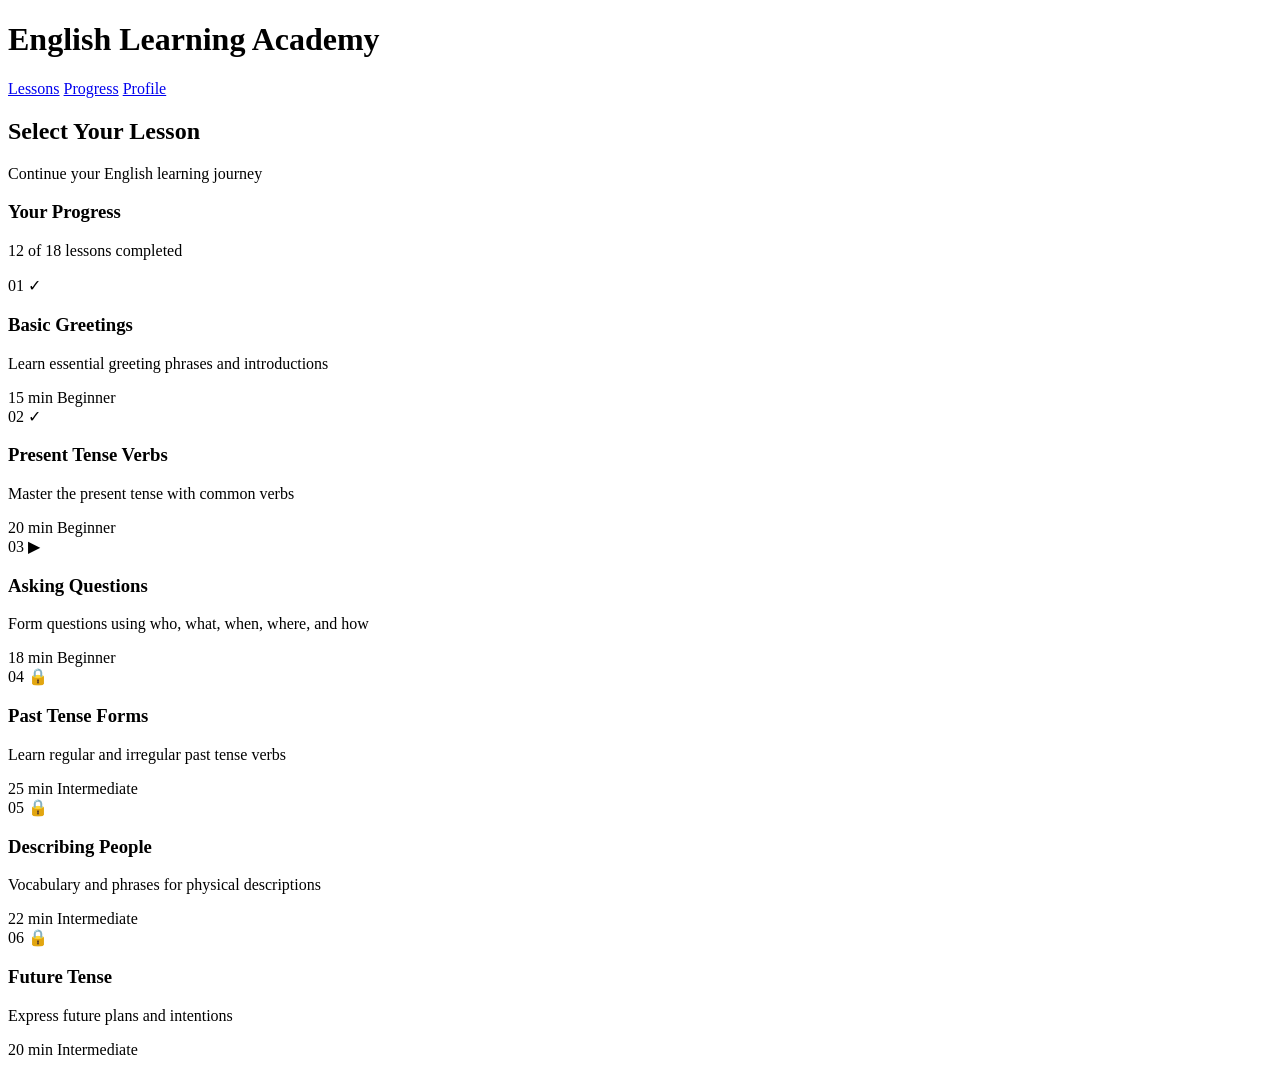
==== index.html @ 62c0a135 "AI BASE no refinement yet" ====
<!DOCTYPE html>
<html lang="en">
<head>
    <meta charset="UTF-8">
    <meta name="viewport" content="width=device-width, initial-scale=1.0">
    <title>Document</title>
</head>
<body>
    <header class="header">
        <div class="container">
            <div class="logo">
                <h1>English Learning Academy</h1>
            </div>
            <nav class="nav">
                <a href="#" class="nav-link active">Lessons</a>
                <a href="#" class="nav-link">Progress</a>
                <a href="#" class="nav-link">Profile</a>
            </nav>
        </div>
    </header>

    <main class="main">
        <div class="container">
            <div class="page-header">
                <h2>Select Your Lesson</h2>
                <p>Continue your English learning journey</p>
            </div>

            <div class="progress-overview">
                <div class="progress-card">
                    <h3>Your Progress</h3>
                    <div class="progress-bar">
                        <div class="progress-fill" style="width: 65%"></div>
                    </div>
                    <p>12 of 18 lessons completed</p>
                </div>
            </div>

            <div class="lessons-grid">
                <div class="lesson-card completed">
                    <div class="lesson-header">
                        <span class="lesson-number">01</span>
                        <span class="lesson-status">✓</span>
                    </div>
                    <h3>Basic Greetings</h3>
                    <p>Learn essential greeting phrases and introductions</p>
                    <div class="lesson-meta">
                        <span class="duration">15 min</span>
                        <span class="difficulty">Beginner</span>
                    </div>
                </div>

                <div class="lesson-card completed">
                    <div class="lesson-header">
                        <span class="lesson-number">02</span>
                        <span class="lesson-status">✓</span>
                    </div>
                    <h3>Present Tense Verbs</h3>
                    <p>Master the present tense with common verbs</p>
                    <div class="lesson-meta">
                        <span class="duration">20 min</span>
                        <span class="difficulty">Beginner</span>
                    </div>
                </div>

                <div class="lesson-card current">
                    <div class="lesson-header">
                        <span class="lesson-number">03</span>
                        <span class="lesson-status">▶</span>
                    </div>
                    <h3>Asking Questions</h3>
                    <p>Form questions using who, what, when, where, and how</p>
                    <div class="lesson-meta">
                        <span class="duration">18 min</span>
                        <span class="difficulty">Beginner</span>
                    </div>
                </div>

                <div class="lesson-card locked">
                    <div class="lesson-header">
                        <span class="lesson-number">04</span>
                        <span class="lesson-status">🔒</span>
                    </div>
                    <h3>Past Tense Forms</h3>
                    <p>Learn regular and irregular past tense verbs</p>
                    <div class="lesson-meta">
                        <span class="duration">25 min</span>
                        <span class="difficulty">Intermediate</span>
                    </div>
                </div>

                <div class="lesson-card locked">
                    <div class="lesson-header">
                        <span class="lesson-number">05</span>
                        <span class="lesson-status">🔒</span>
                    </div>
                    <h3>Describing People</h3>
                    <p>Vocabulary and phrases for physical descriptions</p>
                    <div class="lesson-meta">
                        <span class="duration">22 min</span>
                        <span class="difficulty">Intermediate</span>
                    </div>
                </div>

                <div class="lesson-card locked">
                    <div class="lesson-header">
                        <span class="lesson-number">06</span>
                        <span class="lesson-status">🔒</span>
                    </div>
                    <h3>Future Tense</h3>
                    <p>Express future plans and intentions</p>
                    <div class="lesson-meta">
                        <span class="duration">20 min</span>
                        <span class="difficulty">Intermediate</span>
                    </div>
                </div>
            </div>
        </div>
    </main>
</body>
</body>
</html>
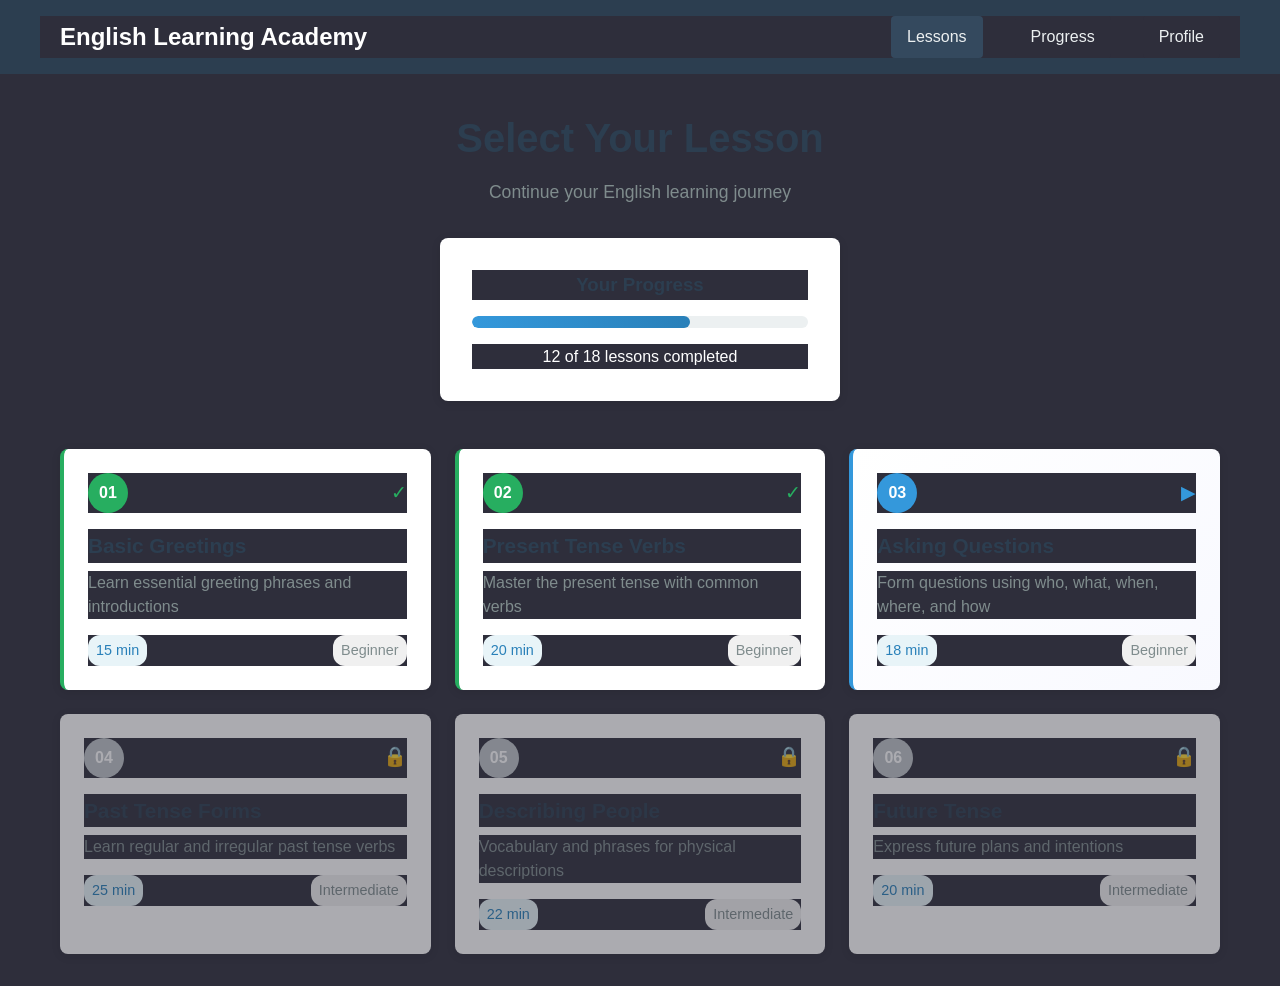
==== commit fd9b73db: "added the link rel for css" ====
--- a/index.html
+++ b/index.html
@@ -4,6 +4,7 @@
     <meta charset="UTF-8">
     <meta name="viewport" content="width=device-width, initial-scale=1.0">
     <title>Document</title>
+    <link rel="stylesheet" href="styles.css">
 </head>
 <body>
     <header class="header">
--- a/styles.css
+++ b/styles.css
@@ -0,0 +1,260 @@
+* {
+    margin: 0;
+    padding: 0;
+    box-sizing: border-box;
+    background-color: rgb(46, 46, 59);
+    color: white;
+}
+
+body {
+    font-family: 'Segoe UI', Tahoma, Geneva, Verdana, sans-serif;
+    line-height: 1.6;
+    color: #333;
+    background-color: #f8f9fa;
+}
+
+.container {
+    max-width: 1200px;
+    margin: 0 auto;
+    padding: 0 20px;
+}
+
+/* Header Styles */
+.header {
+    background: #2c3e50;
+    color: white;
+    padding: 1rem 0;
+    box-shadow: 0 2px 5px rgba(0,0,0,0.1);
+}
+
+.header .container {
+    display: flex;
+    justify-content: space-between;
+    align-items: center;
+}
+
+.logo h1 {
+    font-size: 1.5rem;
+    font-weight: 600;
+}
+
+.nav {
+    display: flex;
+    gap: 2rem;
+}
+
+.nav-link {
+    color: #ecf0f1;
+    text-decoration: none;
+    padding: 0.5rem 1rem;
+    border-radius: 4px;
+    transition: background-color 0.3s;
+}
+
+.nav-link:hover,
+.nav-link.active {
+    background-color: #34495e;
+}
+
+/* Main Content */
+.main {
+    padding: 2rem 0;
+}
+
+.page-header {
+    text-align: center;
+    margin-bottom: 2rem;
+}
+
+.page-header h2 {
+    font-size: 2.5rem;
+    color: #2c3e50;
+    margin-bottom: 0.5rem;
+}
+
+.page-header p {
+    font-size: 1.1rem;
+    color: #7f8c8d;
+}
+
+/* Progress Overview */
+.progress-overview {
+    margin-bottom: 3rem;
+}
+
+.progress-card {
+    background: white;
+    padding: 2rem;
+    border-radius: 8px;
+    box-shadow: 0 2px 10px rgba(0,0,0,0.1);
+    text-align: center;
+    max-width: 400px;
+    margin: 0 auto;
+}
+
+.progress-card h3 {
+    color: #2c3e50;
+    margin-bottom: 1rem;
+}
+
+.progress-bar {
+    width: 100%;
+    height: 12px;
+    background-color: #ecf0f1;
+    border-radius: 6px;
+    overflow: hidden;
+    margin-bottom: 1rem;
+}
+
+.progress-fill {
+    height: 100%;
+    background: linear-gradient(90deg, #3498db, #2980b9);
+    border-radius: 6px;
+    transition: width 0.3s ease;
+}
+
+/* Lessons Grid */
+.lessons-grid {
+    display: grid;
+    grid-template-columns: repeat(auto-fit, minmax(300px, 1fr));
+    gap: 1.5rem;
+    margin-top: 2rem;
+}
+
+.lesson-card {
+    background: white;
+    border-radius: 8px;
+    padding: 1.5rem;
+    box-shadow: 0 2px 10px rgba(0,0,0,0.1);
+    transition: transform 0.3s, box-shadow 0.3s;
+    cursor: pointer;
+}
+
+.lesson-card:hover {
+    transform: translateY(-2px);
+    box-shadow: 0 4px 20px rgba(0,0,0,0.15);
+}
+
+.lesson-header {
+    display: flex;
+    justify-content: space-between;
+    align-items: center;
+    margin-bottom: 1rem;
+}
+
+.lesson-number {
+    background: #ecf0f1;
+    color: #2c3e50;
+    width: 40px;
+    height: 40px;
+    border-radius: 50%;
+    display: flex;
+    align-items: center;
+    justify-content: center;
+    font-weight: bold;
+}
+
+.lesson-status {
+    font-size: 1.2rem;
+}
+
+.lesson-card h3 {
+    color: #2c3e50;
+    margin-bottom: 0.5rem;
+    font-size: 1.3rem;
+}
+
+.lesson-card p {
+    color: #7f8c8d;
+    margin-bottom: 1rem;
+    line-height: 1.5;
+}
+
+.lesson-meta {
+    display: flex;
+    justify-content: space-between;
+    font-size: 0.9rem;
+    color: #95a5a6;
+}
+
+.duration {
+    background: #e8f4f8;
+    color: #2980b9;
+    padding: 0.25rem 0.5rem;
+    border-radius: 12px;
+}
+
+.difficulty {
+    background: #f0f0f0;
+    color: #7f8c8d;
+    padding: 0.25rem 0.5rem;
+    border-radius: 12px;
+}
+
+/* Lesson Card States */
+.lesson-card.completed {
+    border-left: 4px solid #27ae60;
+}
+
+.lesson-card.completed .lesson-number {
+    background: #27ae60;
+    color: white;
+}
+
+.lesson-card.completed .lesson-status {
+    color: #27ae60;
+}
+
+.lesson-card.current {
+    border-left: 4px solid #3498db;
+    background: linear-gradient(135deg, #ffffff 0%, #f8f9ff 100%);
+}
+
+.lesson-card.current .lesson-number {
+    background: #3498db;
+    color: white;
+}
+
+.lesson-card.current .lesson-status {
+    color: #3498db;
+}
+
+.lesson-card.locked {
+    opacity: 0.6;
+    cursor: not-allowed;
+}
+
+.lesson-card.locked:hover {
+    transform: none;
+    box-shadow: 0 2px 10px rgba(0,0,0,0.1);
+}
+
+.lesson-card.locked .lesson-number {
+    background: #bdc3c7;
+    color: white;
+}
+
+.lesson-card.locked .lesson-status {
+    color: #bdc3c7;
+}
+
+/* Responsive Design */
+@media (max-width: 768px) {
+    .header .container {
+        flex-direction: column;
+        gap: 1rem;
+    }
+
+    .page-header h2 {
+        font-size: 2rem;
+    }
+
+    .lessons-grid {
+        grid-template-columns: 1fr;
+    }
+    
+    .lesson-meta {
+        flex-direction: column;
+        gap: 0.5rem;
+    }
+}
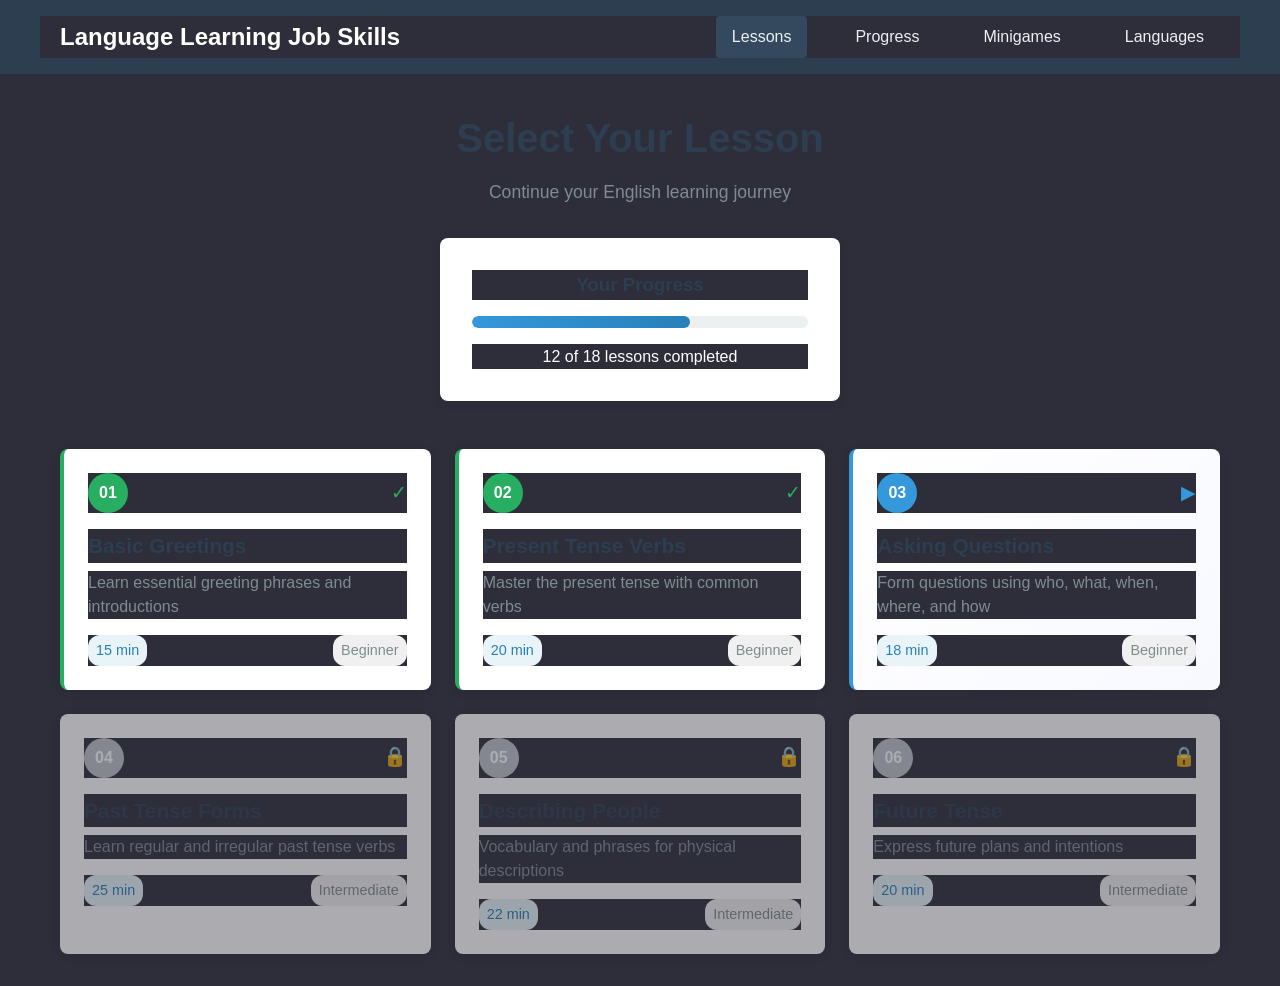
==== commit d6eda831: "Mild update bc the code is unconcievable" ====
--- a/index.html
+++ b/index.html
@@ -3,19 +3,20 @@
 <head>
     <meta charset="UTF-8">
     <meta name="viewport" content="width=device-width, initial-scale=1.0">
-    <title>Document</title>
+    <title>Language Learning</title>
     <link rel="stylesheet" href="styles.css">
 </head>
 <body>
     <header class="header">
         <div class="container">
             <div class="logo">
-                <h1>English Learning Academy</h1>
+                <h1>Language Learning Job Skills</h1>
             </div>
             <nav class="nav">
                 <a href="#" class="nav-link active">Lessons</a>
                 <a href="#" class="nav-link">Progress</a>
-                <a href="#" class="nav-link">Profile</a>
+                <a href="#" class="nav-link">Minigames</a>
+                <a href="#" class="nav-link">Languages</a>
             </nav>
         </div>
     </header>
@@ -119,5 +120,4 @@
         </div>
     </main>
 </body>
-</body>
 </html>
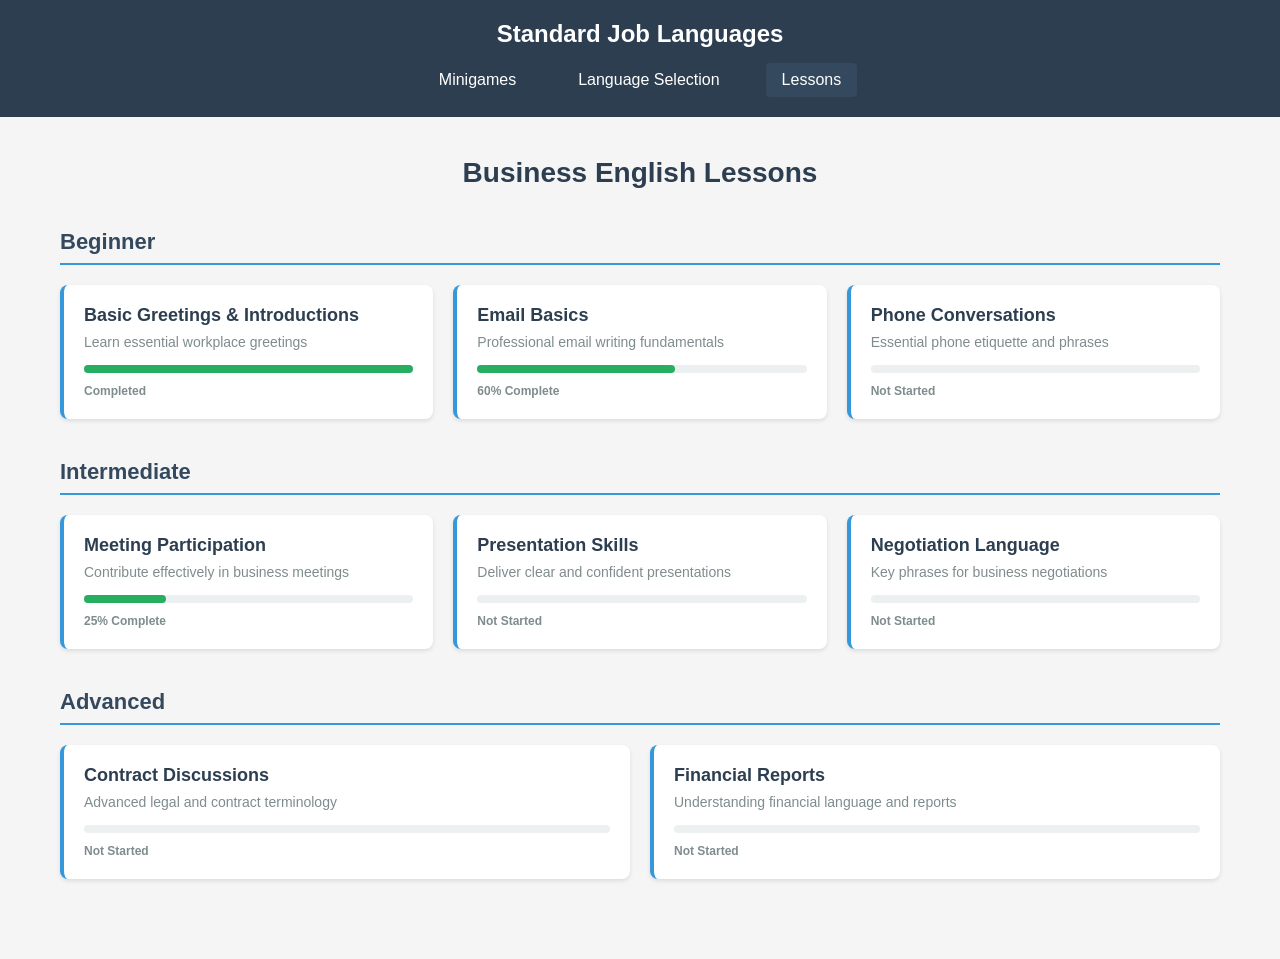
==== commit 83956973: "Standard Job Languages 2.0" ====
--- a/index.html
+++ b/index.html
@@ -3,121 +3,110 @@
 <head>
     <meta charset="UTF-8">
     <meta name="viewport" content="width=device-width, initial-scale=1.0">
-    <title>Language Learning</title>
+    <title>Lessons - Standard Job Languages</title>
     <link rel="stylesheet" href="styles.css">
 </head>
 <body>
-    <header class="header">
-        <div class="container">
-            <div class="logo">
-                <h1>Language Learning Job Skills</h1>
-            </div>
-            <nav class="nav">
-                <a href="#" class="nav-link active">Lessons</a>
-                <a href="#" class="nav-link">Progress</a>
-                <a href="#" class="nav-link">Minigames</a>
-                <a href="#" class="nav-link">Languages</a>
-            </nav>
-        </div>
+    <header>
+        <h1>Standard Job Languages</h1>
+        <nav>
+            <a href="#" class="nav-link">Minigames</a>
+            <a href="#" class="nav-link">Language Selection</a>
+            <a href="#" class="nav-link active">Lessons</a>
+        </nav>
     </header>
 
-    <main class="main">
+    <main>
         <div class="container">
-            <div class="page-header">
-                <h2>Select Your Lesson</h2>
-                <p>Continue your English learning journey</p>
-            </div>
-
-            <div class="progress-overview">
-                <div class="progress-card">
-                    <h3>Your Progress</h3>
-                    <div class="progress-bar">
-                        <div class="progress-fill" style="width: 65%"></div>
+            <h2>Business English Lessons</h2>
+            
+            <section class="lesson-category">
+                <h3>Beginner</h3>
+                <div class="lessons-grid">
+                    <div class="lesson-card">
+                        <h4>Basic Greetings & Introductions</h4>
+                        <p>Learn essential workplace greetings</p>
+                        <div class="progress-bar">
+                            <div class="progress-fill" style="width: 100%"></div>
+                        </div>
+                        <span class="progress-text">Completed</span>
                     </div>
-                    <p>12 of 18 lessons completed</p>
-                </div>
-            </div>
-
-            <div class="lessons-grid">
-                <div class="lesson-card completed">
-                    <div class="lesson-header">
-                        <span class="lesson-number">01</span>
-                        <span class="lesson-status">✓</span>
+                    
+                    <div class="lesson-card">
+                        <h4>Email Basics</h4>
+                        <p>Professional email writing fundamentals</p>
+                        <div class="progress-bar">
+                            <div class="progress-fill" style="width: 60%"></div>
+                        </div>
+                        <span class="progress-text">60% Complete</span>
                     </div>
-                    <h3>Basic Greetings</h3>
-                    <p>Learn essential greeting phrases and introductions</p>
-                    <div class="lesson-meta">
-                        <span class="duration">15 min</span>
-                        <span class="difficulty">Beginner</span>
+                    
+                    <div class="lesson-card">
+                        <h4>Phone Conversations</h4>
+                        <p>Essential phone etiquette and phrases</p>
+                        <div class="progress-bar">
+                            <div class="progress-fill" style="width: 0%"></div>
+                        </div>
+                        <span class="progress-text">Not Started</span>
                     </div>
                 </div>
+            </section>
 
-                <div class="lesson-card completed">
-                    <div class="lesson-header">
-                        <span class="lesson-number">02</span>
-                        <span class="lesson-status">✓</span>
+            <section class="lesson-category">
+                <h3>Intermediate</h3>
+                <div class="lessons-grid">
+                    <div class="lesson-card">
+                        <h4>Meeting Participation</h4>
+                        <p>Contribute effectively in business meetings</p>
+                        <div class="progress-bar">
+                            <div class="progress-fill" style="width: 25%"></div>
+                        </div>
+                        <span class="progress-text">25% Complete</span>
                     </div>
-                    <h3>Present Tense Verbs</h3>
-                    <p>Master the present tense with common verbs</p>
-                    <div class="lesson-meta">
-                        <span class="duration">20 min</span>
-                        <span class="difficulty">Beginner</span>
+                    
+                    <div class="lesson-card">
+                        <h4>Presentation Skills</h4>
+                        <p>Deliver clear and confident presentations</p>
+                        <div class="progress-bar">
+                            <div class="progress-fill" style="width: 0%"></div>
+                        </div>
+                        <span class="progress-text">Not Started</span>
+                    </div>
+                    
+                    <div class="lesson-card">
+                        <h4>Negotiation Language</h4>
+                        <p>Key phrases for business negotiations</p>
+                        <div class="progress-bar">
+                            <div class="progress-fill" style="width: 0%"></div>
+                        </div>
+                        <span class="progress-text">Not Started</span>
                     </div>
                 </div>
+            </section>
 
-                <div class="lesson-card current">
-                    <div class="lesson-header">
-                        <span class="lesson-number">03</span>
-                        <span class="lesson-status">▶</span>
+            <section class="lesson-category">
+                <h3>Advanced</h3>
+                <div class="lessons-grid">
+                    <div class="lesson-card">
+                        <h4>Contract Discussions</h4>
+                        <p>Advanced legal and contract terminology</p>
+                        <div class="progress-bar">
+                            <div class="progress-fill" style="width: 0%"></div>
+                        </div>
+                        <span class="progress-text">Not Started</span>
                     </div>
-                    <h3>Asking Questions</h3>
-                    <p>Form questions using who, what, when, where, and how</p>
-                    <div class="lesson-meta">
-                        <span class="duration">18 min</span>
-                        <span class="difficulty">Beginner</span>
+                    
+                    <div class="lesson-card">
+                        <h4>Financial Reports</h4>
+                        <p>Understanding financial language and reports</p>
+                        <div class="progress-bar">
+                            <div class="progress-fill" style="width: 0%"></div>
+                        </div>
+                        <span class="progress-text">Not Started</span>
                     </div>
                 </div>
-
-                <div class="lesson-card locked">
-                    <div class="lesson-header">
-                        <span class="lesson-number">04</span>
-                        <span class="lesson-status">🔒</span>
-                    </div>
-                    <h3>Past Tense Forms</h3>
-                    <p>Learn regular and irregular past tense verbs</p>
-                    <div class="lesson-meta">
-                        <span class="duration">25 min</span>
-                        <span class="difficulty">Intermediate</span>
-                    </div>
-                </div>
-
-                <div class="lesson-card locked">
-                    <div class="lesson-header">
-                        <span class="lesson-number">05</span>
-                        <span class="lesson-status">🔒</span>
-                    </div>
-                    <h3>Describing People</h3>
-                    <p>Vocabulary and phrases for physical descriptions</p>
-                    <div class="lesson-meta">
-                        <span class="duration">22 min</span>
-                        <span class="difficulty">Intermediate</span>
-                    </div>
-                </div>
-
-                <div class="lesson-card locked">
-                    <div class="lesson-header">
-                        <span class="lesson-number">06</span>
-                        <span class="lesson-status">🔒</span>
-                    </div>
-                    <h3>Future Tense</h3>
-                    <p>Express future plans and intentions</p>
-                    <div class="lesson-meta">
-                        <span class="duration">20 min</span>
-                        <span class="difficulty">Intermediate</span>
-                    </div>
-                </div>
-            </div>
+            </section>
         </div>
     </main>
 </body>
-</html>+</html>
--- a/styles.css
+++ b/styles.css
@@ -2,259 +2,110 @@
     margin: 0;
     padding: 0;
     box-sizing: border-box;
-    background-color: rgb(46, 46, 59);
-    color: white;
 }
 
 body {
-    font-family: 'Segoe UI', Tahoma, Geneva, Verdana, sans-serif;
-    line-height: 1.6;
+    font-family: Arial, sans-serif;
+    background-color: #f5f5f5;
     color: #333;
-    background-color: #f8f9fa;
+}
+
+header {
+    background-color: #2c3e50;
+    color: white;
+    padding: 20px 0;
+    text-align: center;
+}
+
+header h1 {
+    margin-bottom: 15px;
+    font-size: 24px;
+}
+
+nav {
+    display: flex;
+    justify-content: center;
+    gap: 30px;
+}
+
+.nav-link {
+    color: white;
+    text-decoration: none;
+    padding: 8px 16px;
+    border-radius: 4px;
+}
+
+.nav-link.active {
+    background-color: #34495e;
 }
 
 .container {
     max-width: 1200px;
     margin: 0 auto;
-    padding: 0 20px;
+    padding: 40px 20px;
 }
 
-/* Header Styles */
-.header {
-    background: #2c3e50;
-    color: white;
-    padding: 1rem 0;
-    box-shadow: 0 2px 5px rgba(0,0,0,0.1);
+main h2 {
+    text-align: center;
+    margin-bottom: 40px;
+    color: #2c3e50;
+    font-size: 28px;
 }
 
-.header .container {
-    display: flex;
-    justify-content: space-between;
-    align-items: center;
+.lesson-category {
+    margin-bottom: 40px;
 }
 
-.logo h1 {
-    font-size: 1.5rem;
-    font-weight: 600;
+.lesson-category h3 {
+    color: #34495e;
+    margin-bottom: 20px;
+    font-size: 22px;
+    border-bottom: 2px solid #3498db;
+    padding-bottom: 8px;
 }
 
-.nav {
-    display: flex;
-    gap: 2rem;
+.lessons-grid {
+    display: grid;
+    grid-template-columns: repeat(auto-fit, minmax(300px, 1fr));
+    gap: 20px;
 }
 
-.nav-link {
-    color: #ecf0f1;
-    text-decoration: none;
-    padding: 0.5rem 1rem;
-    border-radius: 4px;
-    transition: background-color 0.3s;
+.lesson-card {
+    background: white;
+    padding: 20px;
+    border-radius: 8px;
+    box-shadow: 0 2px 4px rgba(0,0,0,0.1);
+    border-left: 4px solid #3498db;
 }
 
-.nav-link:hover,
-.nav-link.active {
-    background-color: #34495e;
+.lesson-card h4 {
+    color: #2c3e50;
+    margin-bottom: 8px;
+    font-size: 18px;
 }
 
-/* Main Content */
-.main {
-    padding: 2rem 0;
-}
-
-.page-header {
-    text-align: center;
-    margin-bottom: 2rem;
-}
-
-.page-header h2 {
-    font-size: 2.5rem;
-    color: #2c3e50;
-    margin-bottom: 0.5rem;
-}
-
-.page-header p {
-    font-size: 1.1rem;
+.lesson-card p {
     color: #7f8c8d;
-}
-
-/* Progress Overview */
-.progress-overview {
-    margin-bottom: 3rem;
-}
-
-.progress-card {
-    background: white;
-    padding: 2rem;
-    border-radius: 8px;
-    box-shadow: 0 2px 10px rgba(0,0,0,0.1);
-    text-align: center;
-    max-width: 400px;
-    margin: 0 auto;
-}
-
-.progress-card h3 {
-    color: #2c3e50;
-    margin-bottom: 1rem;
+    margin-bottom: 15px;
+    font-size: 14px;
 }
 
 .progress-bar {
     width: 100%;
-    height: 12px;
+    height: 8px;
     background-color: #ecf0f1;
-    border-radius: 6px;
-    overflow: hidden;
-    margin-bottom: 1rem;
+    border-radius: 4px;
+    margin-bottom: 8px;
 }
 
 .progress-fill {
     height: 100%;
-    background: linear-gradient(90deg, #3498db, #2980b9);
-    border-radius: 6px;
-    transition: width 0.3s ease;
+    background-color: #27ae60;
+    border-radius: 4px;
 }
 
-/* Lessons Grid */
-.lessons-grid {
-    display: grid;
-    grid-template-columns: repeat(auto-fit, minmax(300px, 1fr));
-    gap: 1.5rem;
-    margin-top: 2rem;
-}
-
-.lesson-card {
-    background: white;
-    border-radius: 8px;
-    padding: 1.5rem;
-    box-shadow: 0 2px 10px rgba(0,0,0,0.1);
-    transition: transform 0.3s, box-shadow 0.3s;
-    cursor: pointer;
-}
-
-.lesson-card:hover {
-    transform: translateY(-2px);
-    box-shadow: 0 4px 20px rgba(0,0,0,0.15);
-}
-
-.lesson-header {
-    display: flex;
-    justify-content: space-between;
-    align-items: center;
-    margin-bottom: 1rem;
-}
-
-.lesson-number {
-    background: #ecf0f1;
-    color: #2c3e50;
-    width: 40px;
-    height: 40px;
-    border-radius: 50%;
-    display: flex;
-    align-items: center;
-    justify-content: center;
+.progress-text {
+    font-size: 12px;
+    color: #7f8c8d;
     font-weight: bold;
-}
-
-.lesson-status {
-    font-size: 1.2rem;
-}
-
-.lesson-card h3 {
-    color: #2c3e50;
-    margin-bottom: 0.5rem;
-    font-size: 1.3rem;
-}
-
-.lesson-card p {
-    color: #7f8c8d;
-    margin-bottom: 1rem;
-    line-height: 1.5;
-}
-
-.lesson-meta {
-    display: flex;
-    justify-content: space-between;
-    font-size: 0.9rem;
-    color: #95a5a6;
-}
-
-.duration {
-    background: #e8f4f8;
-    color: #2980b9;
-    padding: 0.25rem 0.5rem;
-    border-radius: 12px;
-}
-
-.difficulty {
-    background: #f0f0f0;
-    color: #7f8c8d;
-    padding: 0.25rem 0.5rem;
-    border-radius: 12px;
-}
-
-/* Lesson Card States */
-.lesson-card.completed {
-    border-left: 4px solid #27ae60;
-}
-
-.lesson-card.completed .lesson-number {
-    background: #27ae60;
-    color: white;
-}
-
-.lesson-card.completed .lesson-status {
-    color: #27ae60;
-}
-
-.lesson-card.current {
-    border-left: 4px solid #3498db;
-    background: linear-gradient(135deg, #ffffff 0%, #f8f9ff 100%);
-}
-
-.lesson-card.current .lesson-number {
-    background: #3498db;
-    color: white;
-}
-
-.lesson-card.current .lesson-status {
-    color: #3498db;
-}
-
-.lesson-card.locked {
-    opacity: 0.6;
-    cursor: not-allowed;
-}
-
-.lesson-card.locked:hover {
-    transform: none;
-    box-shadow: 0 2px 10px rgba(0,0,0,0.1);
-}
-
-.lesson-card.locked .lesson-number {
-    background: #bdc3c7;
-    color: white;
-}
-
-.lesson-card.locked .lesson-status {
-    color: #bdc3c7;
-}
-
-/* Responsive Design */
-@media (max-width: 768px) {
-    .header .container {
-        flex-direction: column;
-        gap: 1rem;
-    }
-
-    .page-header h2 {
-        font-size: 2rem;
-    }
-
-    .lessons-grid {
-        grid-template-columns: 1fr;
-    }
-    
-    .lesson-meta {
-        flex-direction: column;
-        gap: 0.5rem;
-    }
 }
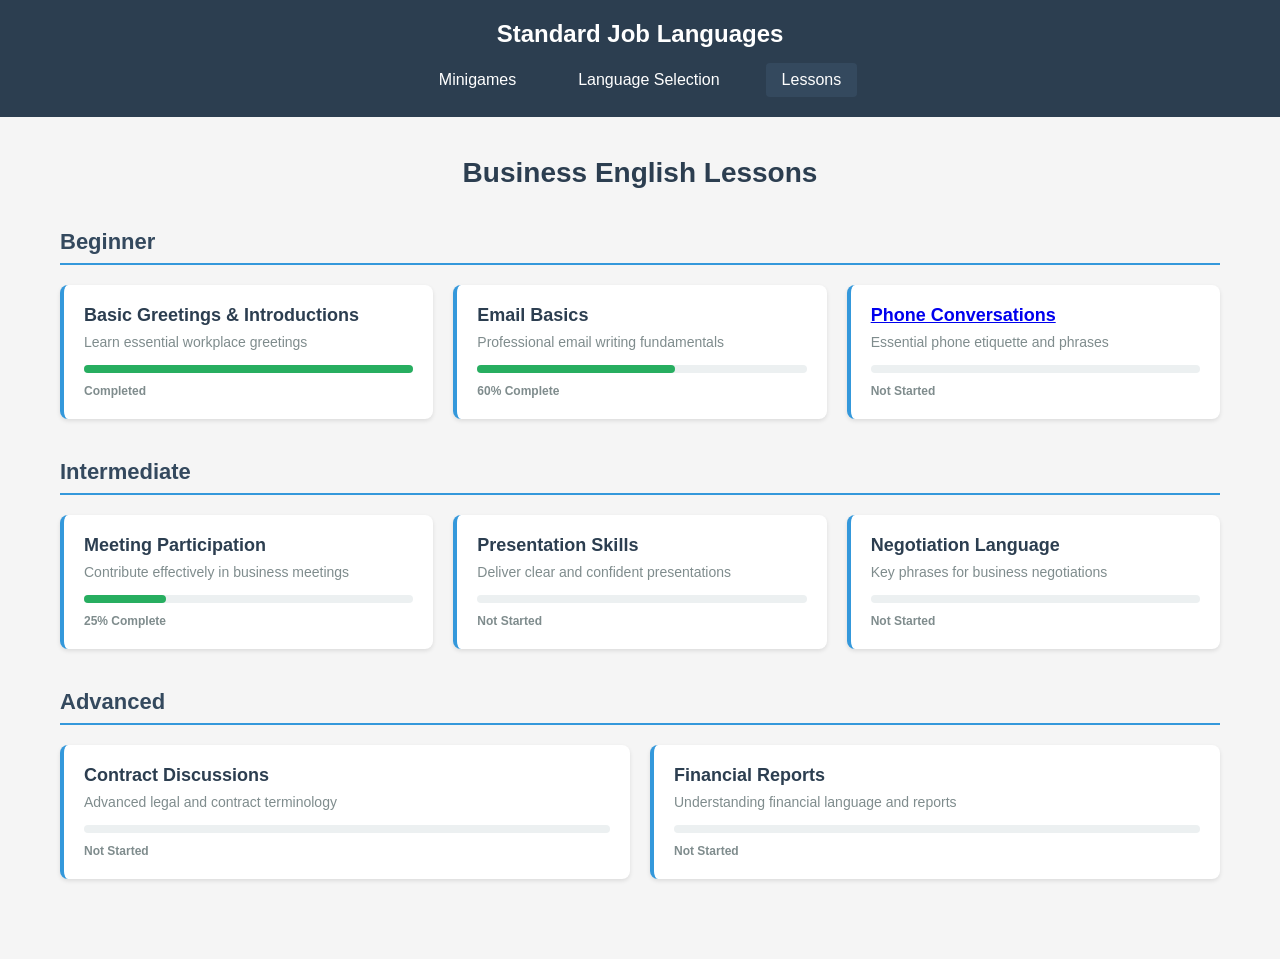
==== commit 12e29614: "Much added to JS" ====
--- a/index.html
+++ b/index.html
@@ -10,9 +10,9 @@
     <header>
         <h1>Standard Job Languages</h1>
         <nav>
-            <a href="#" class="nav-link">Minigames</a>
-            <a href="#" class="nav-link">Language Selection</a>
-            <a href="#" class="nav-link active">Lessons</a>
+            <a href="minigames.html" class="nav-link">Minigames</a>
+            <a href="languageSelection.html" class="nav-link">Language Selection</a>
+            <a href="index.html" class="nav-link active">Lessons</a>
         </nav>
     </header>
 
@@ -42,10 +42,12 @@
                     </div>
                     
                     <div class="lesson-card">
-                        <h4>Phone Conversations</h4>
-                        <p>Essential phone etiquette and phrases</p>
-                        <div class="progress-bar">
-                            <div class="progress-fill" style="width: 0%"></div>
+                        <div id="selectable-lesson" onclick="learnPhoneConverse()">
+                            <h4><a href="lessonPhone.html">Phone Conversations</a></h4>
+                            <p>Essential phone etiquette and phrases</p>
+                            <div class="progress-bar">
+                                <div class="progress-fill" style="width: 0%"></div>
+                            </div>
                         </div>
                         <span class="progress-text">Not Started</span>
                     </div>
@@ -108,5 +110,7 @@
             </section>
         </div>
     </main>
+
+    <script src="script.js"></script>
 </body>
 </html>
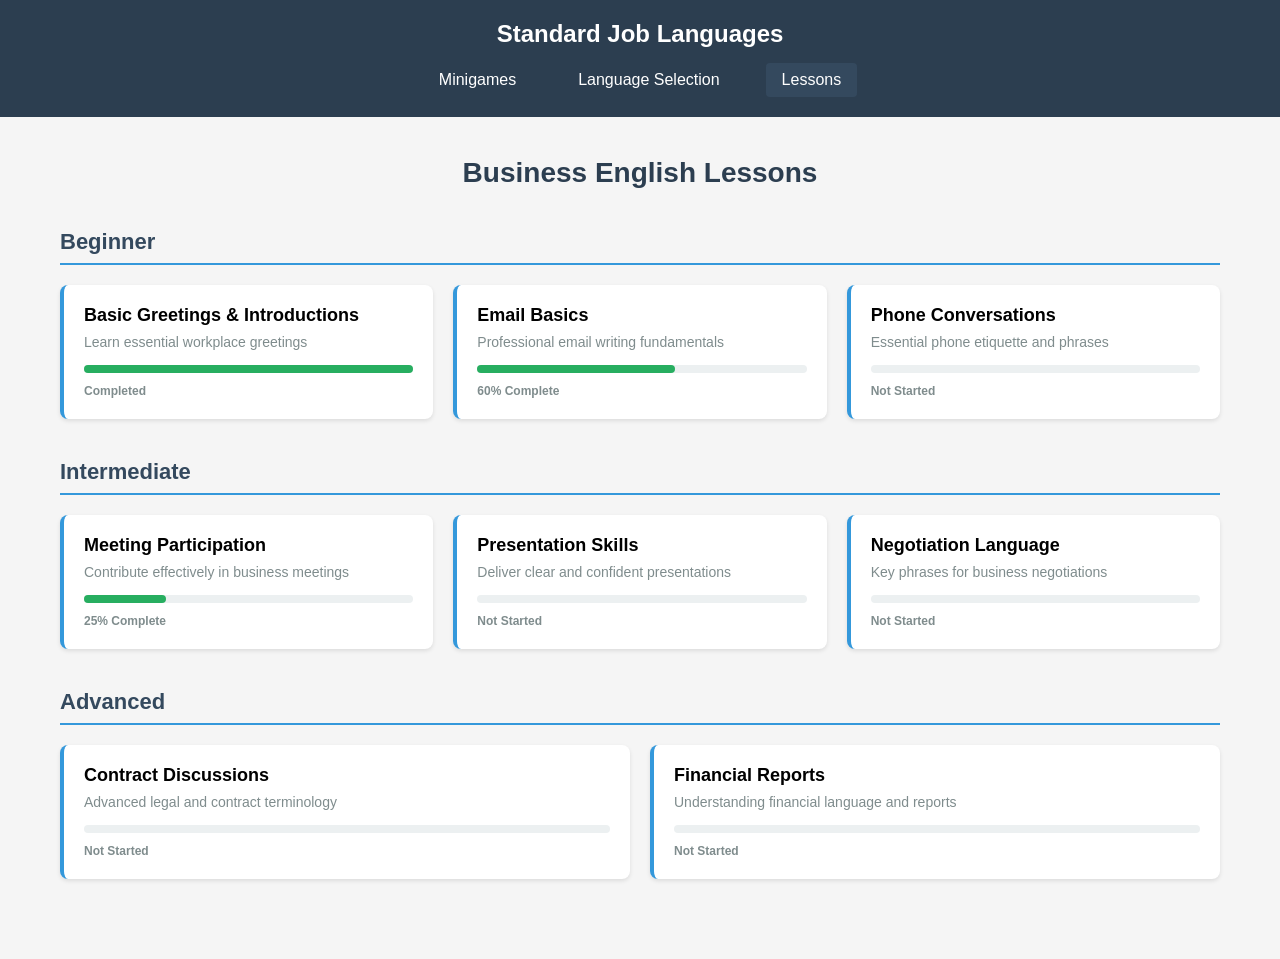
==== commit db1e99bd: "Updates to script js and minigames" ====
--- a/index.html
+++ b/index.html
@@ -24,21 +24,25 @@
                 <h3>Beginner</h3>
                 <div class="lessons-grid">
                     <div class="lesson-card">
-                        <h4>Basic Greetings & Introductions</h4>
-                        <p>Learn essential workplace greetings</p>
-                        <div class="progress-bar">
-                            <div class="progress-fill" style="width: 100%"></div>
+                        <div id="unselectable-lesson" onclick="unselectableLessons()">
+                            <h4><a href="#">Basic Greetings & Introductions</a></h4>
+                            <p>Learn essential workplace greetings</p>
+                            <div class="progress-bar">
+                                <div class="progress-fill" style="width: 100%"></div>
+                            </div>
+                            <span class="progress-text">Completed</span>
                         </div>
-                        <span class="progress-text">Completed</span>
                     </div>
                     
                     <div class="lesson-card">
-                        <h4>Email Basics</h4>
-                        <p>Professional email writing fundamentals</p>
-                        <div class="progress-bar">
-                            <div class="progress-fill" style="width: 60%"></div>
+                        <div id="unselectable-lesson" onclick="unselectableLessons()">
+                            <h4><a href="#">Email Basics</a></h4>
+                            <p>Professional email writing fundamentals</p>
+                            <div class="progress-bar">
+                                <div class="progress-fill" style="width: 60%"></div>
+                            </div>
+                            <span class="progress-text">60% Complete</span>
                         </div>
-                        <span class="progress-text">60% Complete</span>
                     </div>
                     
                     <div class="lesson-card">
@@ -58,30 +62,36 @@
                 <h3>Intermediate</h3>
                 <div class="lessons-grid">
                     <div class="lesson-card">
-                        <h4>Meeting Participation</h4>
-                        <p>Contribute effectively in business meetings</p>
-                        <div class="progress-bar">
-                            <div class="progress-fill" style="width: 25%"></div>
+                        <div id="unselectable-lesson" onclick="unselectableLessons()">
+                            <h4><a href="#">Meeting Participation</a></h4>
+                            <p>Contribute effectively in business meetings</p>
+                            <div class="progress-bar">
+                                <div class="progress-fill" style="width: 25%"></div>
+                            </div>
+                            <span class="progress-text">25% Complete</span>
                         </div>
-                        <span class="progress-text">25% Complete</span>
                     </div>
                     
                     <div class="lesson-card">
-                        <h4>Presentation Skills</h4>
-                        <p>Deliver clear and confident presentations</p>
-                        <div class="progress-bar">
-                            <div class="progress-fill" style="width: 0%"></div>
+                        <div id="unselectable-lesson" onclick="unselectableLessons()">
+                            <h4><a href="#">Presentation Skills</a></h4>
+                            <p>Deliver clear and confident presentations</p>
+                            <div class="progress-bar">
+                                <div class="progress-fill" style="width: 0%"></div>
+                            </div>
+                            <span class="progress-text">Not Started</span>
                         </div>
-                        <span class="progress-text">Not Started</span>
                     </div>
                     
                     <div class="lesson-card">
-                        <h4>Negotiation Language</h4>
-                        <p>Key phrases for business negotiations</p>
-                        <div class="progress-bar">
-                            <div class="progress-fill" style="width: 0%"></div>
+                        <div id="unselectable-lesson" onclick="unselectableLessons()">
+                            <h4><a href="#">Negotiation Language</a></h4>
+                            <p>Key phrases for business negotiations</p>
+                            <div class="progress-bar">
+                                <div class="progress-fill" style="width: 0%"></div>
+                            </div>
+                            <span class="progress-text">Not Started</span>
                         </div>
-                        <span class="progress-text">Not Started</span>
                     </div>
                 </div>
             </section>
@@ -90,21 +100,25 @@
                 <h3>Advanced</h3>
                 <div class="lessons-grid">
                     <div class="lesson-card">
-                        <h4>Contract Discussions</h4>
-                        <p>Advanced legal and contract terminology</p>
-                        <div class="progress-bar">
-                            <div class="progress-fill" style="width: 0%"></div>
+                        <div id="unselectable-lesson" onclick="unselectableLessons()">
+                            <h4><a href="#">Contract Discussions</a></h4>
+                            <p>Advanced legal and contract terminology</p>
+                            <div class="progress-bar">
+                                <div class="progress-fill" style="width: 0%"></div>
+                            </div>
+                            <span class="progress-text">Not Started</span>
                         </div>
-                        <span class="progress-text">Not Started</span>
                     </div>
                     
                     <div class="lesson-card">
-                        <h4>Financial Reports</h4>
-                        <p>Understanding financial language and reports</p>
-                        <div class="progress-bar">
-                            <div class="progress-fill" style="width: 0%"></div>
+                        <div id="unselectable-lesson" onclick="unselectableLessons()">
+                            <h4><a href="#">Financial Reports</a></h4>
+                            <p>Understanding financial language and reports</p>
+                            <div class="progress-bar">
+                                <div class="progress-fill" style="width: 0%"></div>
+                            </div>
+                            <span class="progress-text">Not Started</span>
                         </div>
-                        <span class="progress-text">Not Started</span>
                     </div>
                 </div>
             </section>
--- a/styles.css
+++ b/styles.css
@@ -108,4 +108,14 @@
     font-size: 12px;
     color: #7f8c8d;
     font-weight: bold;
+}
+
+span {
+    color: rgb(141, 141, 141);
+    font-size: 15px;
+}
+
+a {
+    text-decoration: none;
+    color: black;
 }
